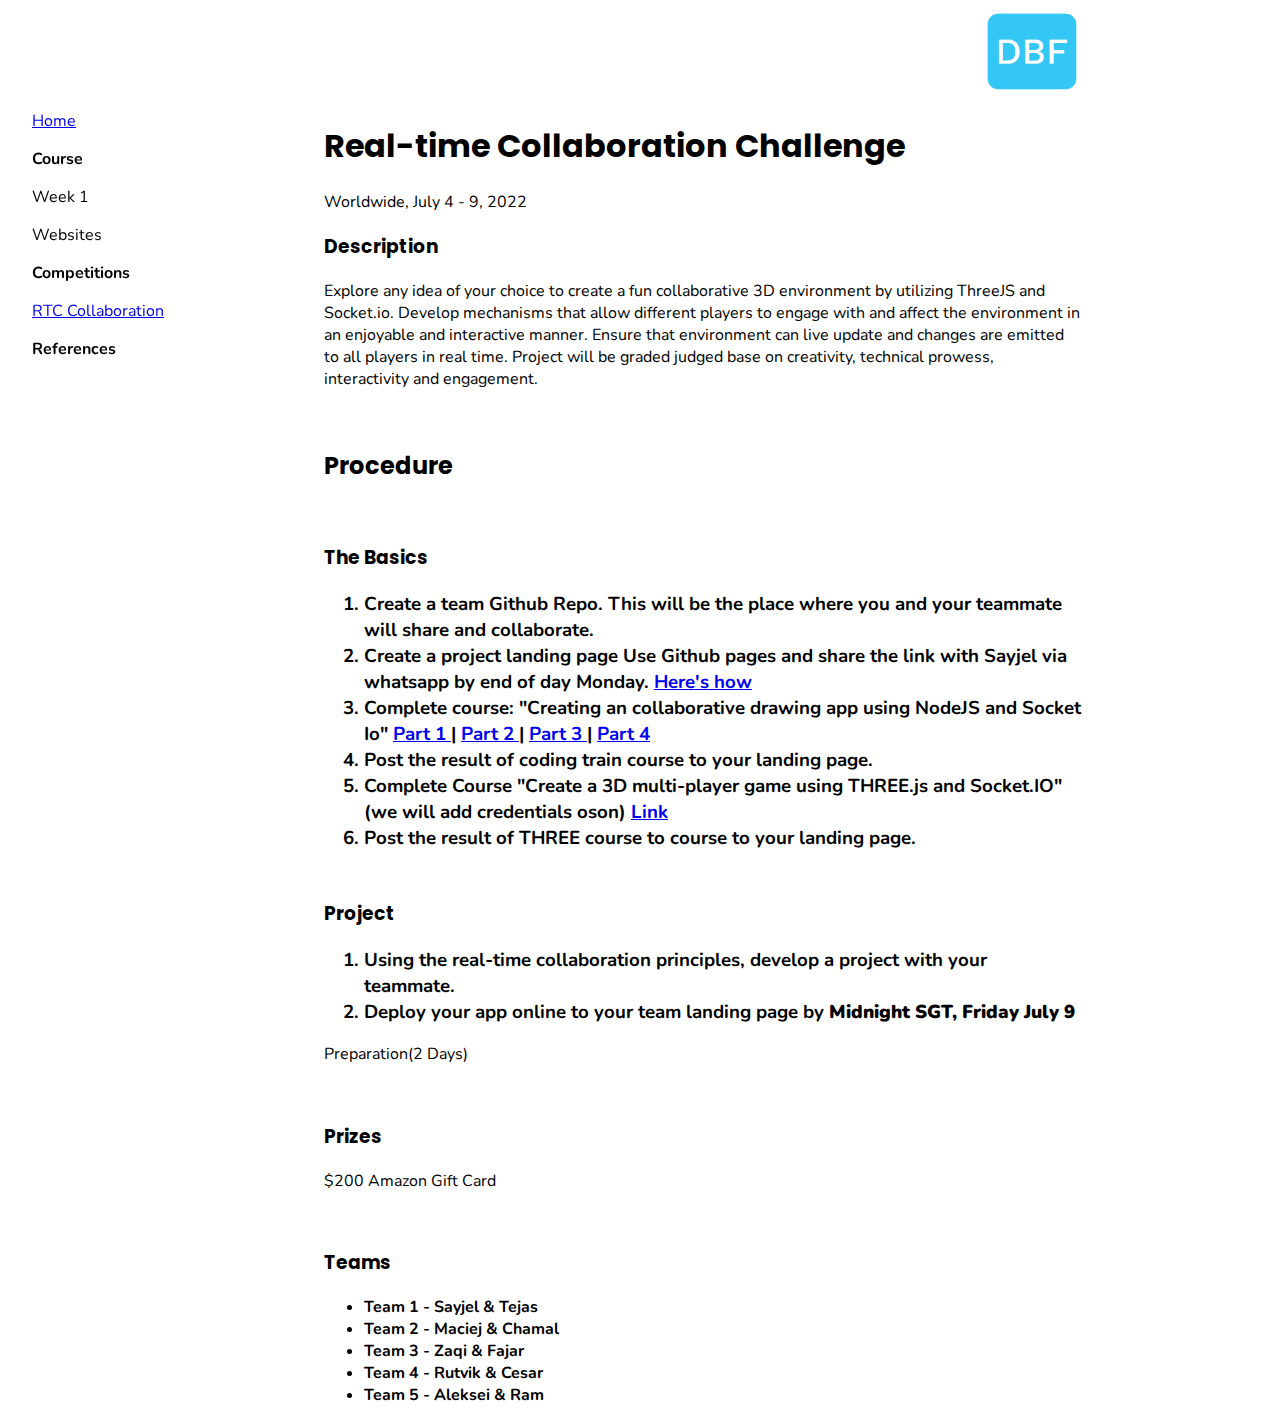
==== www/challenges/rtc/index.html @ e78d25ab "update" ====
<!DOCTYPE html>
<html>
<title> Creative Coding</title>

<head>
    <link rel="preconnect" href="https://fonts.googleapis.com">
    <link rel="preconnect" href="https://fonts.gstatic.com" crossorigin>
    <link href="https://fonts.googleapis.com/css2?family=Poppins:wght@700&display=swap" rel="stylesheet">
    <link rel="preconnect" href="https://fonts.googleapis.com">
    <link rel="preconnect" href="https://fonts.gstatic.com" crossorigin>
    <link href="https://fonts.googleapis.com/css2?family=Nunito:wght@300&family=Poppins:wght@700&display=swap" rel="stylesheet">
    <link rel="stylesheet" type="text/css" href="../../style.css">
</head>

<body>
    <div class='sidebar'>
    </div>
    <div id='main'>
        <div class="wrapper">
            <div class="sidebar">
                <!-- <a href="challenges/rtc/index.html" id ="content"> RTC Collaboration </a> -->
                <a href="../../index.html" id="content"> Home </a>
                <p> <b> Course </b> </p>
                <p> Week 1 </p>
                <!--              <p> Week 2 </p>
                <p> Week 3 </p>
                <p> Week 4 </p>
                <p> Week 5 </p>
                <p> Week 6 </p> -->
                <p> Websites </p>
                <p> <b> Competitions </b></p>
                <a href="challenges/rtc/index.html" id="content"> RTC Collaboration </a>
                <p> <b> References </b> </p>
                <br>
            </div>
        </div>
        <div style="text-align: right;"> <img src="../../images/DBF_Logo_square.png" style="width:100px"><img></div>
        <h1> Real-time Collaboration Challenge </h1>
        <p> Worldwide, July 4 - 9, 2022 </p>
        <h3> Description </h3>
        <p>
            Explore any idea of your choice to create a fun collaborative 3D environment by utilizing ThreeJS and Socket.io. Develop mechanisms that allow different players to engage with and affect the environment in an enjoyable and interactive manner. Ensure that environment can live update and changes are emitted to all players in real time. Project will be graded judged base on creativity, technical prowess, interactivity and engagement.
        </p>
        </p>
        <br>
        <h2> Procedure </h2>
        <br>
        <h3> The Basics 
            <br>
            <ol>
                <li> Create a team Github Repo. This will be the place where you and your teammate will share and collaborate. </li>
                <li> Create a project landing page Use Github pages and share the link with Sayjel via whatsapp by end of day Monday. <a href="https://docs.github.com/en/pages/quickstart"> Here's how </a></li>
                <li> Complete course: "Creating an collaborative drawing app using NodeJS and Socket Io" <a href="https://www.youtube.com/watch?v=bjULmG8fqc8&t=4s"> Part 1 </a> | <a href="https://www.youtube.com/watch?v=2hhEOGXcCvg&t=2s"> Part 2 </a> | <a href="https://www.youtube.com/watch?v=HZWmrt3Jy10&t=63s"> Part 3 </a> | <a href="https://www.youtube.com/watch?v=HZWmrt3Jy10&t=63s"> Part 4 </a></li>
                <li> Post the result of coding train course to your landing page.</li>
                <li> Complete Course "Create a 3D multi-player game using THREE.js and Socket.IO" (we will add credentials oson) </b> <a href="https://www.udemy.com/course/create-a-3d-multi-player-game-using-threejs-and-socketio/?utm_source=email-Pro"> Link </a>
                <li> Post the result of THREE course to course to your landing page.</li>
            </ol>
            <br>

            Project
            
            <ol>
                <li> Using the real-time collaboration principles, develop a project with your teammate. </li>

                <li> Deploy your app online to your team landing page by <b>  Midnight SGT, Friday July 9</b></li>
            </ol>
        </h3>
        <p> Preparation(2 Days) </p>
        <br>
        <h3> Prizes </h3>
        <p>
            $200 Amazon Gift Card
        </p>
        </p>
        <br>
        <h3> Teams </h3>
        <ul style="list-style-type:disc;">
            <li> <b> Team 1 - Sayjel & Tejas </b></li>
            <li> <b> Team 2 - Maciej & Chamal </b></li>
            <li> <b> Team 3 - Zaqi & Fajar </b></li>
            <li> <b> Team 4 - Rutvik & Cesar </b></li>
            <li> <b> Team 5 - Aleksei & Ram </b></li>
        </ul>
    </div>
</body>

</html>
---- www/style.css ----
*{


  
   font-family: 'Nunito', sans-serif;
}


#main {



  margin-right: 15%;
  margin-left: 15%;
  padding-left: 10%;


}

h1 {
  
  font-family: 'Poppins', sans-serif;

}

h2 {
  
  font-family: 'Poppins', sans-serif;

}

h3 {
  
  font-family: 'Poppins', sans-serif;

}


p {

  font-family: 'Nunito', sans-serif;


}

li {

font-family: 'Nunito', sans-serif;


}


.wrapper .sidebar{
    /*background: rgb(5, 68, 104);*/
    position: fixed;
    top: 10%;
    left: 2.5%;
    width: 225px;
    height: 100%;
    padding: 20px 0;
    transition: all 0.5s ease;
}
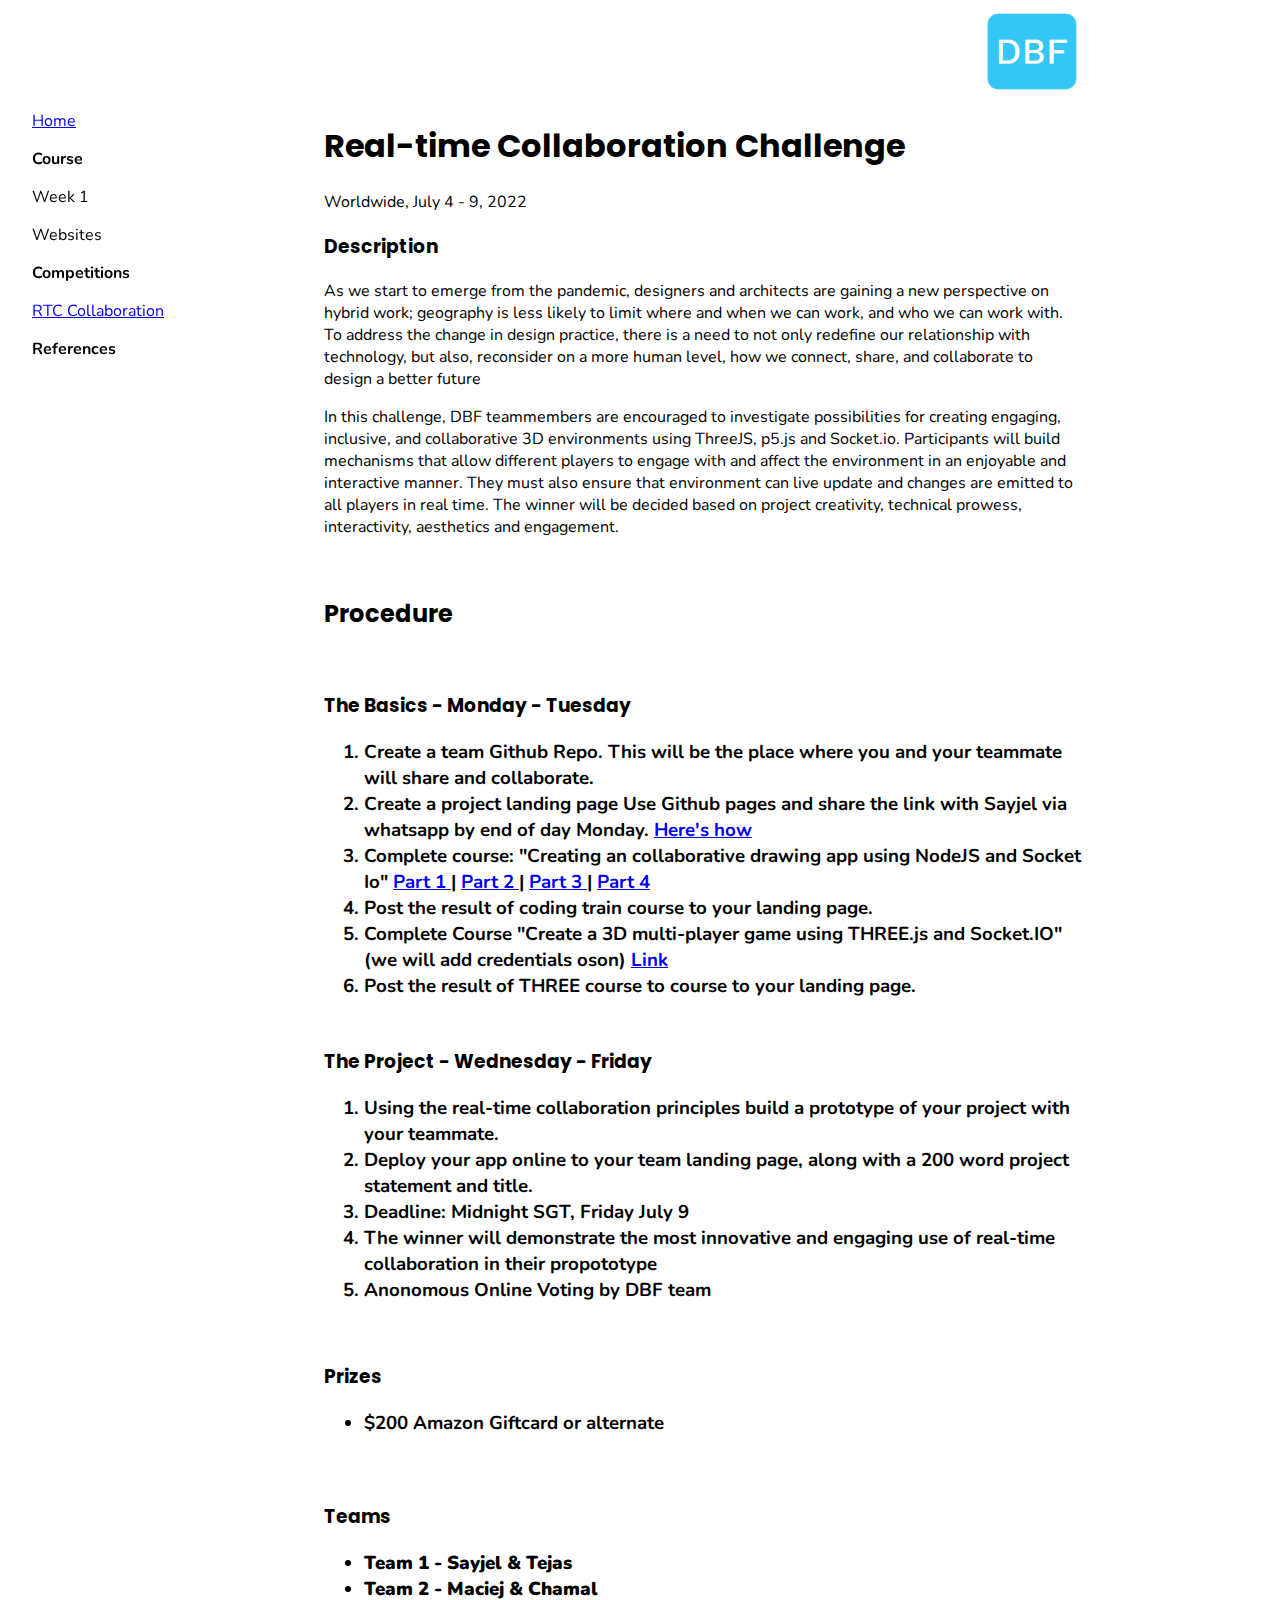
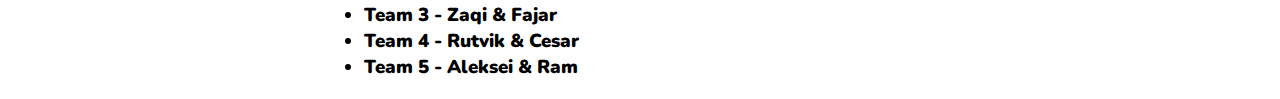
==== commit e82870d4: "updates" ====
--- a/www/challenges/rtc/index.html
+++ b/www/challenges/rtc/index.html
@@ -39,13 +39,16 @@
         <p> Worldwide, July 4 - 9, 2022 </p>
         <h3> Description </h3>
         <p>
-            Explore any idea of your choice to create a fun collaborative 3D environment by utilizing ThreeJS and Socket.io. Develop mechanisms that allow different players to engage with and affect the environment in an enjoyable and interactive manner. Ensure that environment can live update and changes are emitted to all players in real time. Project will be graded judged base on creativity, technical prowess, interactivity and engagement.
+            As we start to emerge from the pandemic, designers and architects are gaining a new perspective on hybrid work; geography is less likely to limit where and when we can work, and who we can work with. To address the change in design practice, there is a need to not only redefine our relationship with technology, but also, reconsider on a more human level, how we connect, share, and collaborate to design a better future
+        </p>
+        <p>
+            In this challenge, DBF teammembers are encouraged to investigate possibilities for creating engaging, inclusive, and collaborative 3D environments using ThreeJS, p5.js and Socket.io. Participants will build mechanisms that allow different players to engage with and affect the environment in an enjoyable and interactive manner. They must also ensure that environment can live update and changes are emitted to all players in real time. The winner will be decided based on project creativity, technical prowess, interactivity, aesthetics and engagement.
         </p>
         </p>
         <br>
         <h2> Procedure </h2>
         <br>
-        <h3> The Basics 
+        <h3> The Basics - Monday - Tuesday
             <br>
             <ol>
                 <li> Create a team Github Repo. This will be the place where you and your teammate will share and collaborate. </li>
@@ -56,31 +59,31 @@
                 <li> Post the result of THREE course to course to your landing page.</li>
             </ol>
             <br>
-
-            Project
-            
+            The Project - Wednesday - Friday
             <ol>
-                <li> Using the real-time collaboration principles, develop a project with your teammate. </li>
-
-                <li> Deploy your app online to your team landing page by <b>  Midnight SGT, Friday July 9</b></li>
+                <li> Using the real-time collaboration principles build a prototype of your project with your teammate. </li>
+                <li> Deploy your app online to your team landing page, along with a 200 word project statement and title.
+                <li> Deadline: Midnight SGT, Friday July 9</li>
+                <li> The winner will demonstrate the most innovative and engaging use of real-time collaboration in their propototype </li>
+                <li> Anonomous Online Voting by DBF team </li>
             </ol>
         </h3>
-        <p> Preparation(2 Days) </p>
         <br>
-        <h3> Prizes </h3>
-        <p>
-            $200 Amazon Gift Card
-        </p>
-        </p>
-        <br>
-        <h3> Teams </h3>
-        <ul style="list-style-type:disc;">
-            <li> <b> Team 1 - Sayjel & Tejas </b></li>
-            <li> <b> Team 2 - Maciej & Chamal </b></li>
-            <li> <b> Team 3 - Zaqi & Fajar </b></li>
-            <li> <b> Team 4 - Rutvik & Cesar </b></li>
-            <li> <b> Team 5 - Aleksei & Ram </b></li>
-        </ul>
+        <h3> Prizes
+            <ul>
+                <li> $200 Amazon Giftcard or alternate </li>
+            </ul>
+            <br>
+        </h3>
+        <h3> Teams
+            <ul style="list-style-type:disc;">
+                <li> <b> Team 1 - Sayjel & Tejas </b></li>
+                <li> <b> Team 2 - Maciej & Chamal </b></li>
+                <li> <b> Team 3 - Zaqi & Fajar </b></li>
+                <li> <b> Team 4 - Rutvik & Cesar </b></li>
+                <li> <b> Team 5 - Aleksei & Ram </b></li>
+            </ul>
+        </h3>
     </div>
 </body>
 
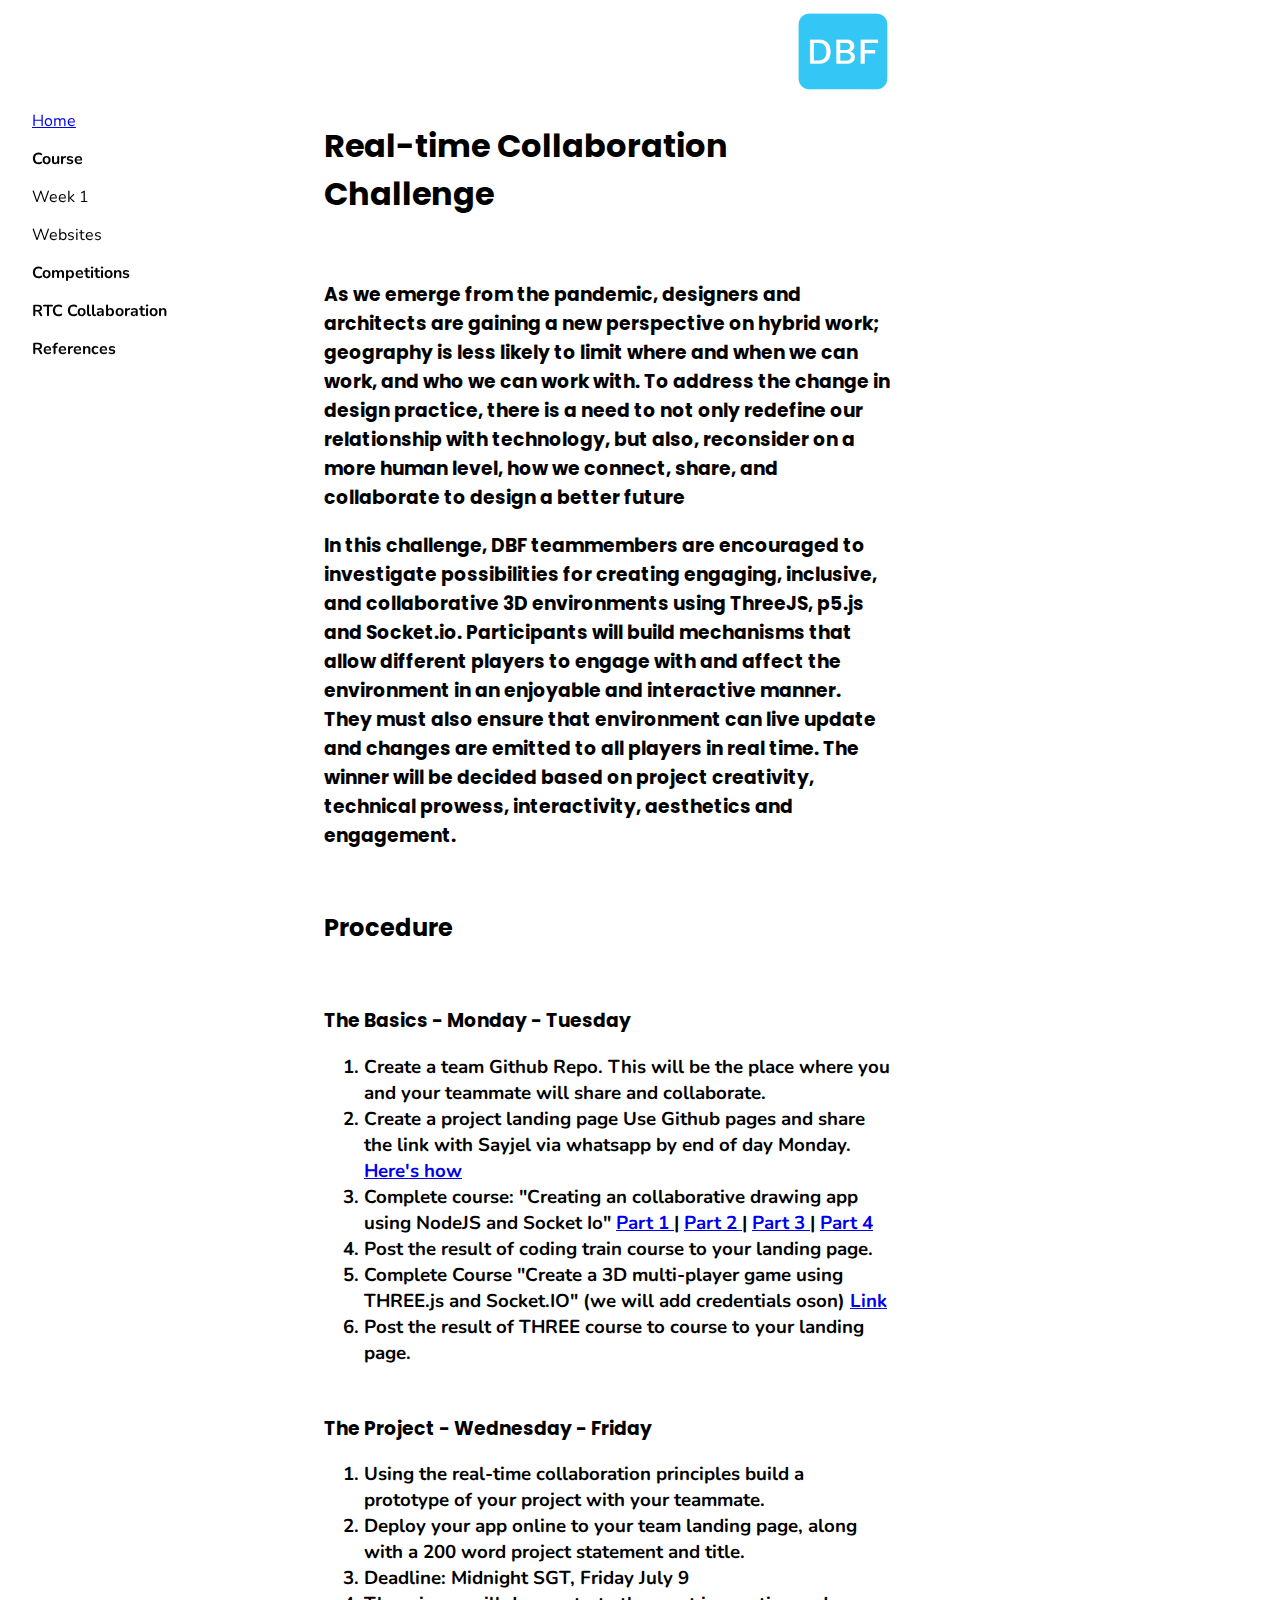
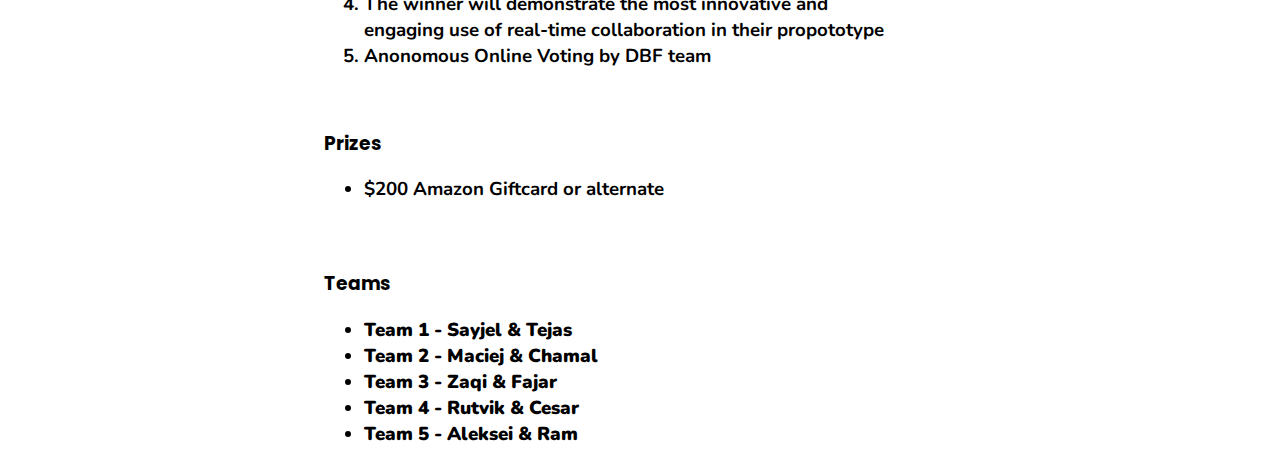
==== commit b686550a: "dasfdaf" ====
--- a/www/challenges/rtc/index.html
+++ b/www/challenges/rtc/index.html
@@ -29,21 +29,21 @@
                 <p> Week 6 </p> -->
                 <p> Websites </p>
                 <p> <b> Competitions </b></p>
-                <a href="challenges/rtc/index.html" id="content"> RTC Collaboration </a>
+                <p><b> RTC Collaboration</b></p>
                 <p> <b> References </b> </p>
                 <br>
             </div>
         </div>
         <div style="text-align: right;"> <img src="../../images/DBF_Logo_square.png" style="width:100px"><img></div>
         <h1> Real-time Collaboration Challenge </h1>
-        <p> Worldwide, July 4 - 9, 2022 </p>
-        <h3> Description </h3>
-        <p>
-            As we start to emerge from the pandemic, designers and architects are gaining a new perspective on hybrid work; geography is less likely to limit where and when we can work, and who we can work with. To address the change in design practice, there is a need to not only redefine our relationship with technology, but also, reconsider on a more human level, how we connect, share, and collaborate to design a better future
-        </p>
-        <p>
+
+        <br> 
+        <h3>
+            As we emerge from the pandemic, designers and architects are gaining a new perspective on hybrid work; geography is less likely to limit where and when we can work, and who we can work with. To address the change in design practice, there is a need to not only redefine our relationship with technology, but also, reconsider on a more human level, how we connect, share, and collaborate to design a better future
+        </h3>
+        <h3>
             In this challenge, DBF teammembers are encouraged to investigate possibilities for creating engaging, inclusive, and collaborative 3D environments using ThreeJS, p5.js and Socket.io. Participants will build mechanisms that allow different players to engage with and affect the environment in an enjoyable and interactive manner. They must also ensure that environment can live update and changes are emitted to all players in real time. The winner will be decided based on project creativity, technical prowess, interactivity, aesthetics and engagement.
-        </p>
+        </h3>
         </p>
         <br>
         <h2> Procedure </h2>
--- a/www/style.css
+++ b/www/style.css
@@ -10,7 +10,7 @@
 
 
 
-  margin-right: 15%;
+  margin-right: 30%;
   margin-left: 15%;
   padding-left: 10%;
 
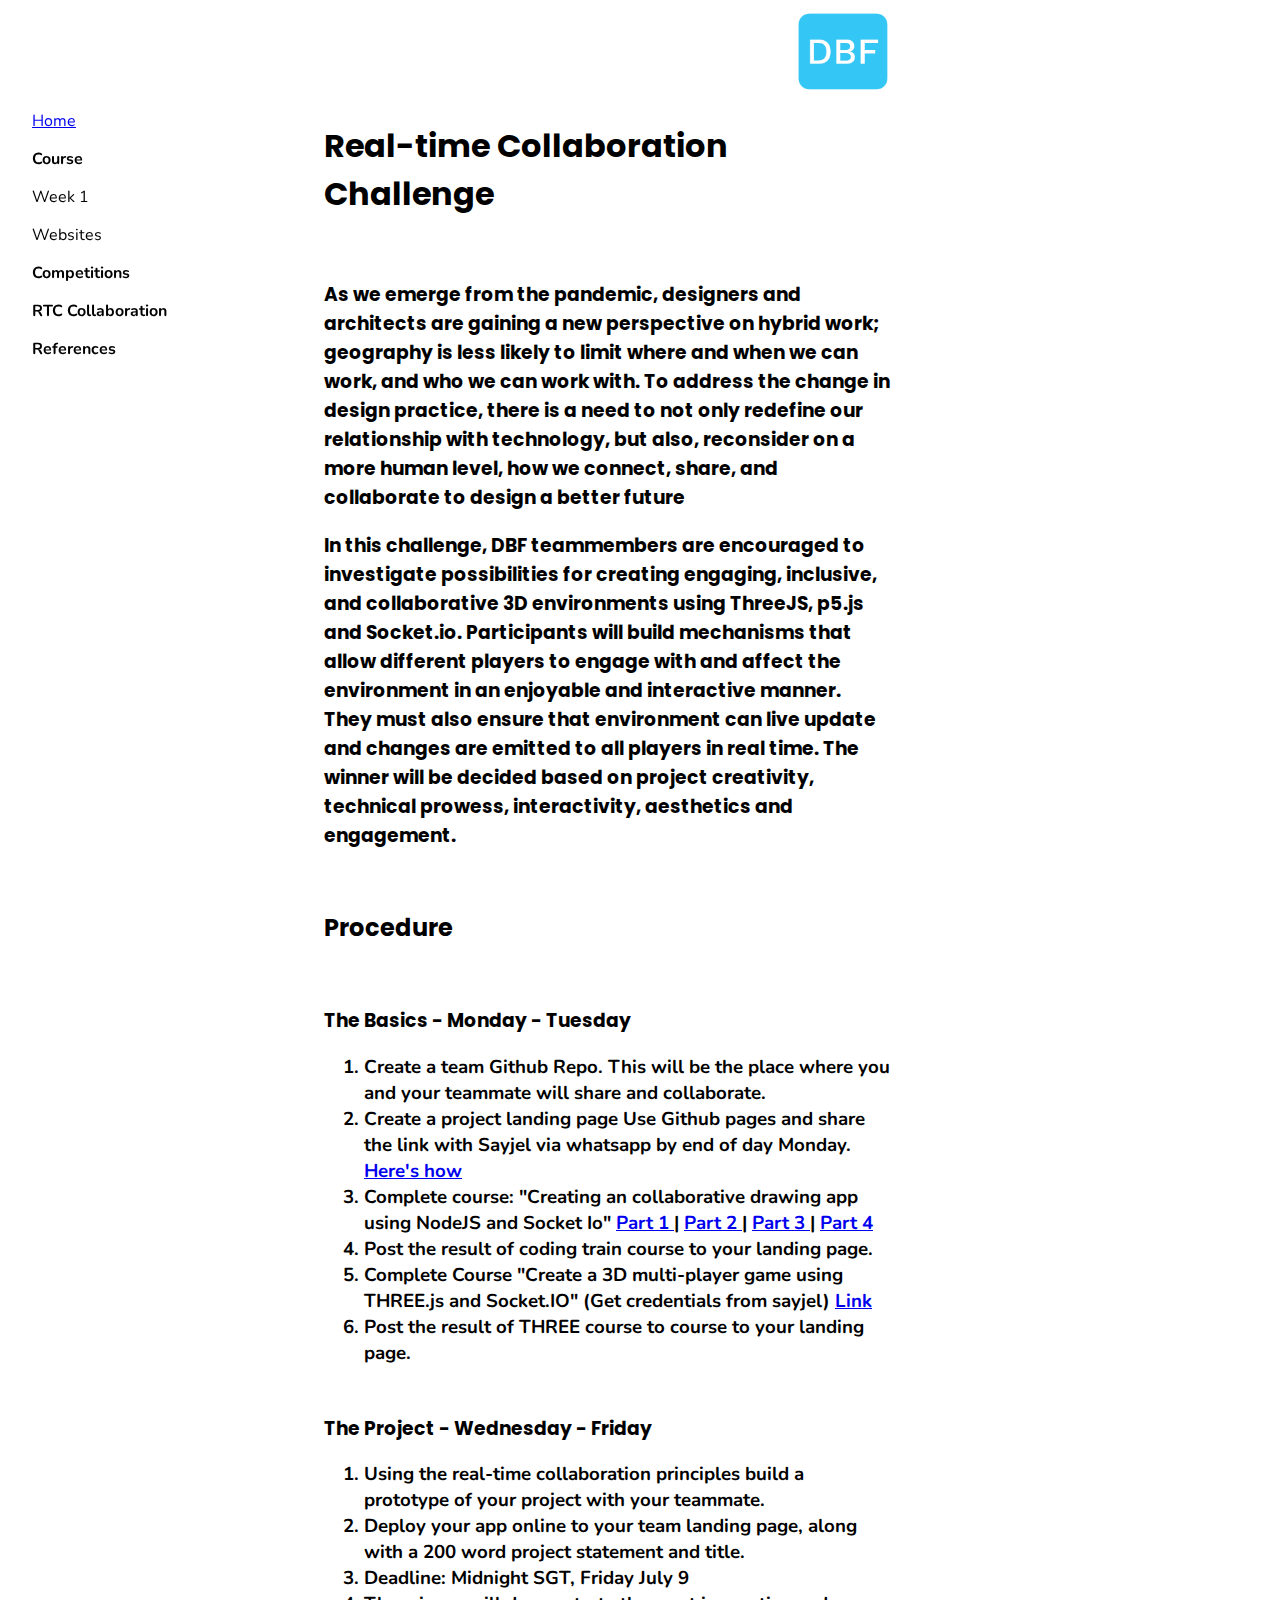
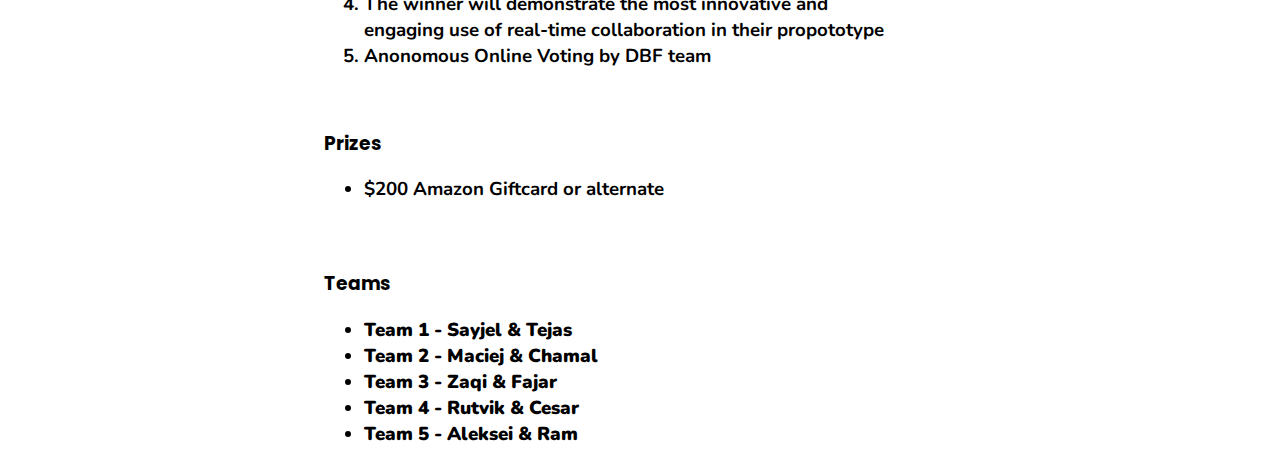
==== commit df31136e: "updates" ====
--- a/www/challenges/rtc/index.html
+++ b/www/challenges/rtc/index.html
@@ -55,7 +55,7 @@
                 <li> Create a project landing page Use Github pages and share the link with Sayjel via whatsapp by end of day Monday. <a href="https://docs.github.com/en/pages/quickstart"> Here's how </a></li>
                 <li> Complete course: "Creating an collaborative drawing app using NodeJS and Socket Io" <a href="https://www.youtube.com/watch?v=bjULmG8fqc8&t=4s"> Part 1 </a> | <a href="https://www.youtube.com/watch?v=2hhEOGXcCvg&t=2s"> Part 2 </a> | <a href="https://www.youtube.com/watch?v=HZWmrt3Jy10&t=63s"> Part 3 </a> | <a href="https://www.youtube.com/watch?v=HZWmrt3Jy10&t=63s"> Part 4 </a></li>
                 <li> Post the result of coding train course to your landing page.</li>
-                <li> Complete Course "Create a 3D multi-player game using THREE.js and Socket.IO" (we will add credentials oson) </b> <a href="https://www.udemy.com/course/create-a-3d-multi-player-game-using-threejs-and-socketio/?utm_source=email-Pro"> Link </a>
+                <li> Complete Course "Create a 3D multi-player game using THREE.js and Socket.IO" (Get credentials from sayjel) </b> <a href="https://www.udemy.com/course/create-a-3d-multi-player-game-using-threejs-and-socketio/?utm_source=email-Pro"> Link </a>
                 <li> Post the result of THREE course to course to your landing page.</li>
             </ol>
             <br>
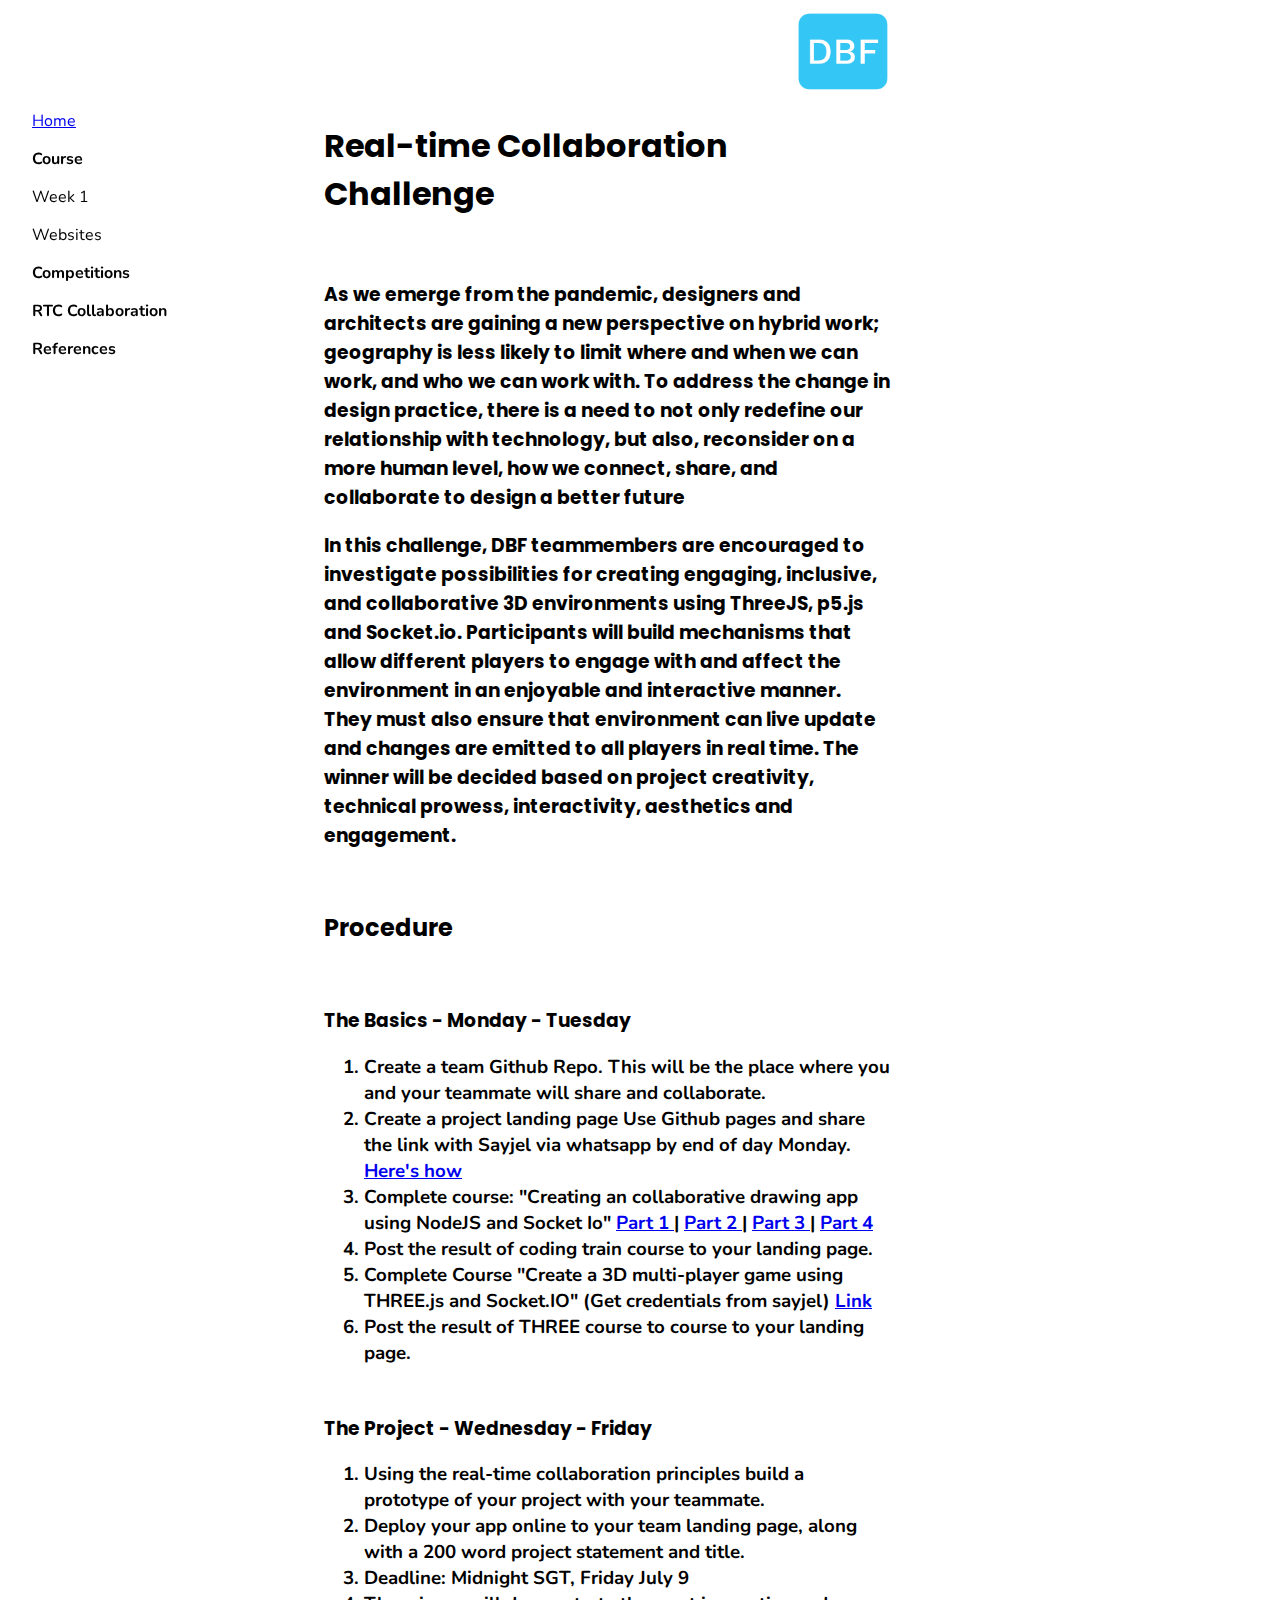
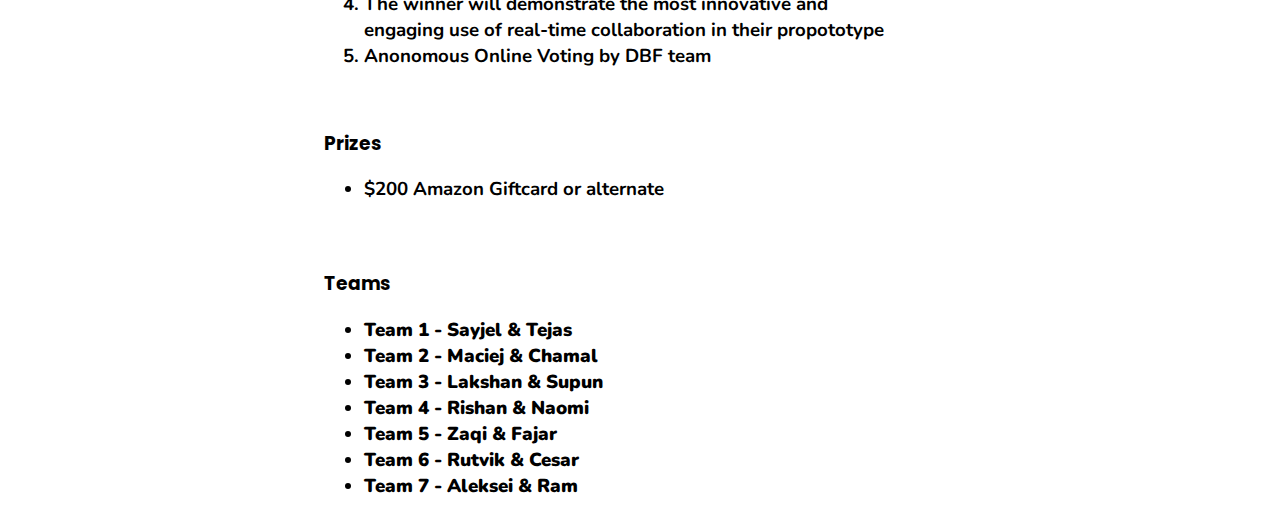
==== commit ebecad92: "updates" ====
--- a/www/challenges/rtc/index.html
+++ b/www/challenges/rtc/index.html
@@ -36,8 +36,7 @@
         </div>
         <div style="text-align: right;"> <img src="../../images/DBF_Logo_square.png" style="width:100px"><img></div>
         <h1> Real-time Collaboration Challenge </h1>
-
-        <br> 
+        <br>
         <h3>
             As we emerge from the pandemic, designers and architects are gaining a new perspective on hybrid work; geography is less likely to limit where and when we can work, and who we can work with. To address the change in design practice, there is a need to not only redefine our relationship with technology, but also, reconsider on a more human level, how we connect, share, and collaborate to design a better future
         </h3>
@@ -79,9 +78,11 @@
             <ul style="list-style-type:disc;">
                 <li> <b> Team 1 - Sayjel & Tejas </b></li>
                 <li> <b> Team 2 - Maciej & Chamal </b></li>
-                <li> <b> Team 3 - Zaqi & Fajar </b></li>
-                <li> <b> Team 4 - Rutvik & Cesar </b></li>
-                <li> <b> Team 5 - Aleksei & Ram </b></li>
+                <li> <b> Team 3 - Lakshan & Supun </b></li>
+                <li> <b> Team 4 - Rishan & Naomi </b></li>
+                <li> <b> Team 5 - Zaqi & Fajar </b></li>
+                <li> <b> Team 6 - Rutvik & Cesar </b></li>
+                <li> <b> Team 7 - Aleksei & Ram </b></li>
             </ul>
         </h3>
     </div>
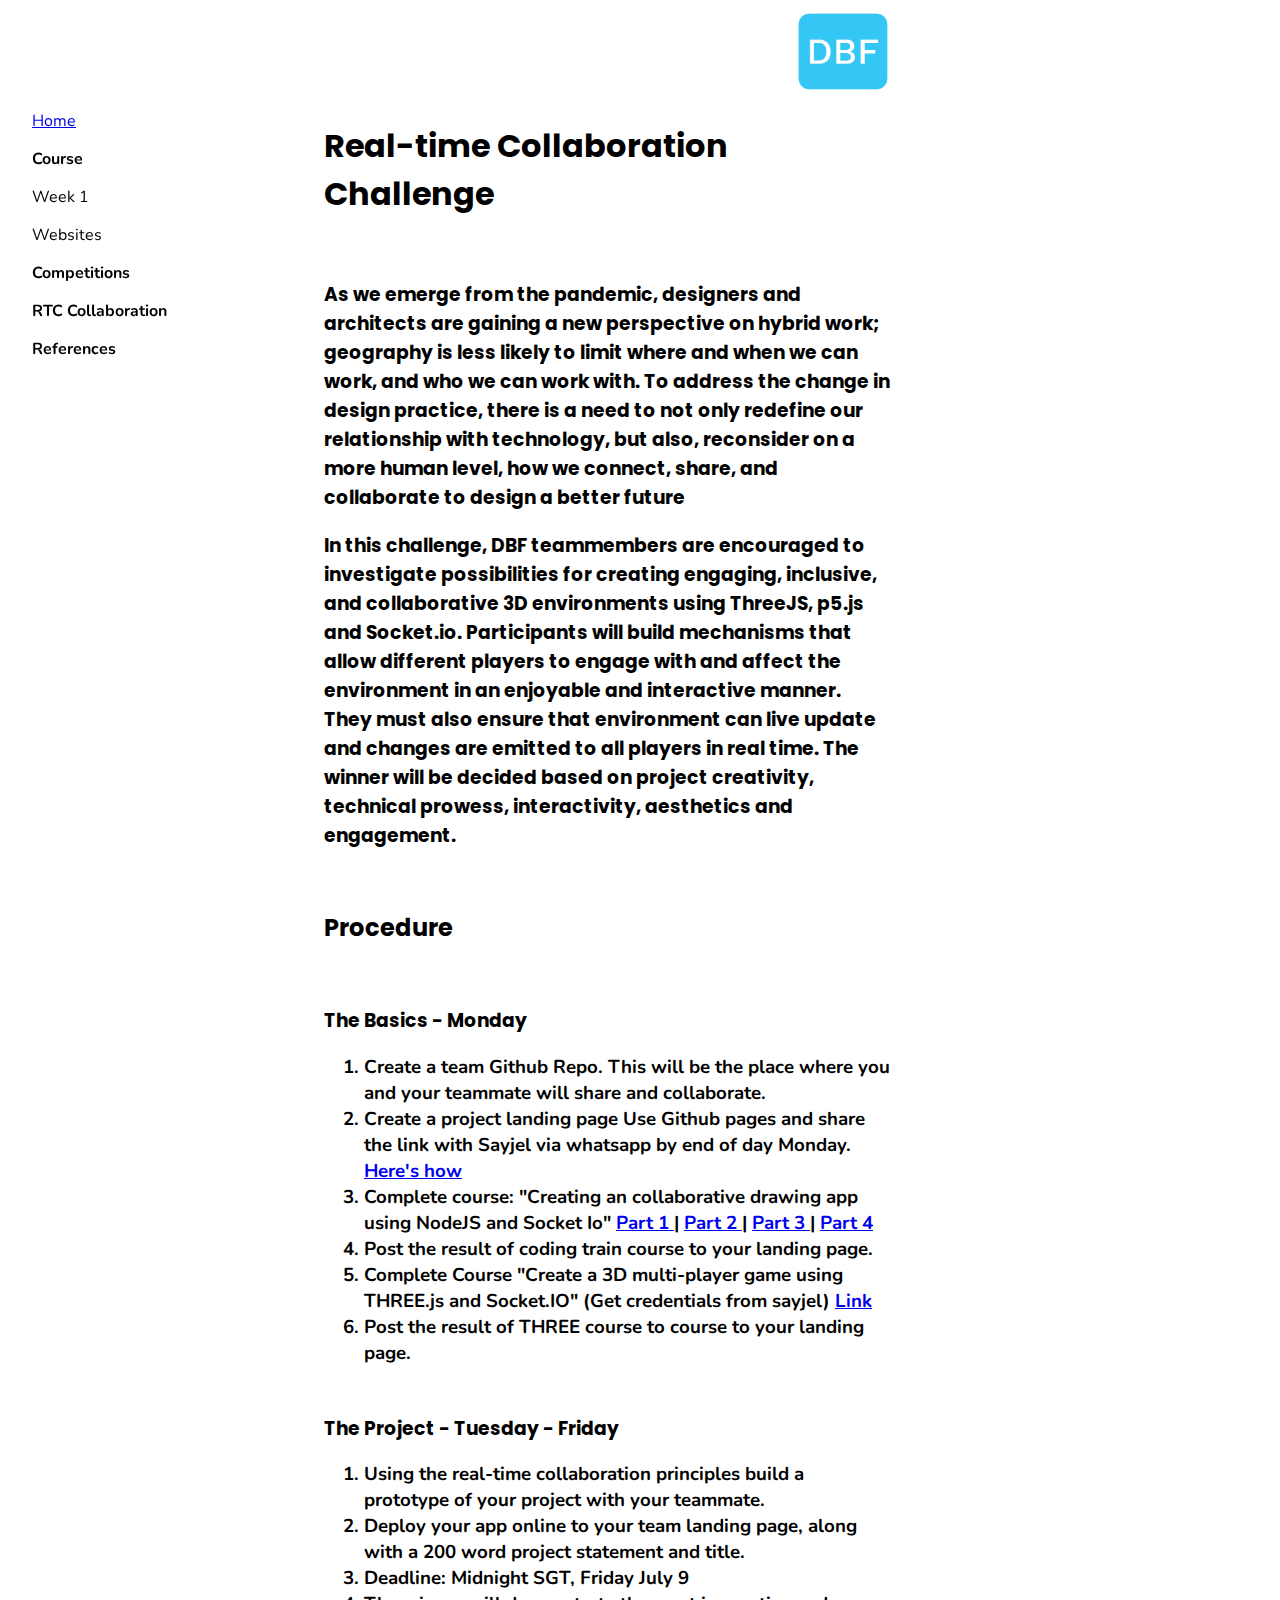
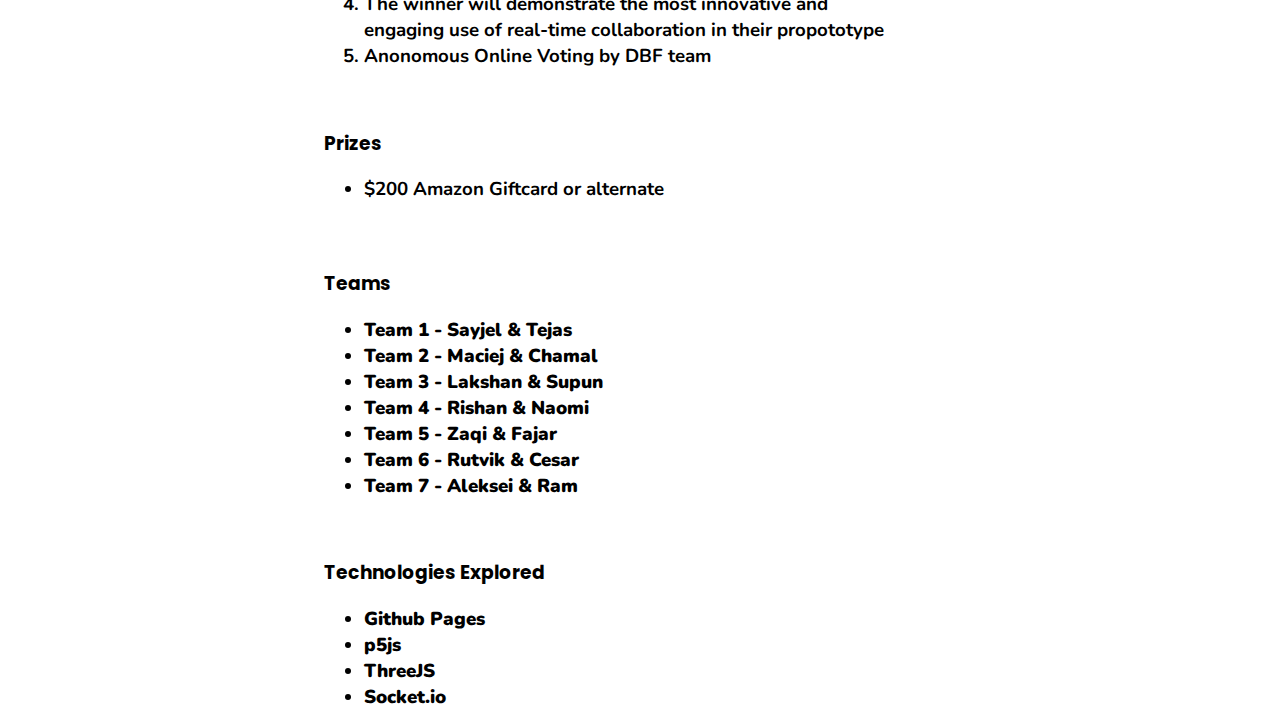
==== commit 43fca11f: "update" ====
--- a/www/challenges/rtc/index.html
+++ b/www/challenges/rtc/index.html
@@ -47,7 +47,7 @@
         <br>
         <h2> Procedure </h2>
         <br>
-        <h3> The Basics - Monday - Tuesday
+        <h3> The Basics - Monday 
             <br>
             <ol>
                 <li> Create a team Github Repo. This will be the place where you and your teammate will share and collaborate. </li>
@@ -58,7 +58,7 @@
                 <li> Post the result of THREE course to course to your landing page.</li>
             </ol>
             <br>
-            The Project - Wednesday - Friday
+            The Project - Tuesday - Friday
             <ol>
                 <li> Using the real-time collaboration principles build a prototype of your project with your teammate. </li>
                 <li> Deploy your app online to your team landing page, along with a 200 word project statement and title.
@@ -85,6 +85,18 @@
                 <li> <b> Team 7 - Aleksei & Ram </b></li>
             </ul>
         </h3>
+        <br>
+
+                <h3> Technologies Explored
+            <ul style="list-style-type:disc;">
+                <li> <b> Github Pages </b></li>
+                <li> <b>  p5js </b></li>
+                <li> <b> ThreeJS </b></li>
+                <li> <b> Socket.io </b></li>
+    
+            </ul>
+        </h3>
+    </li>
     </div>
 </body>
 
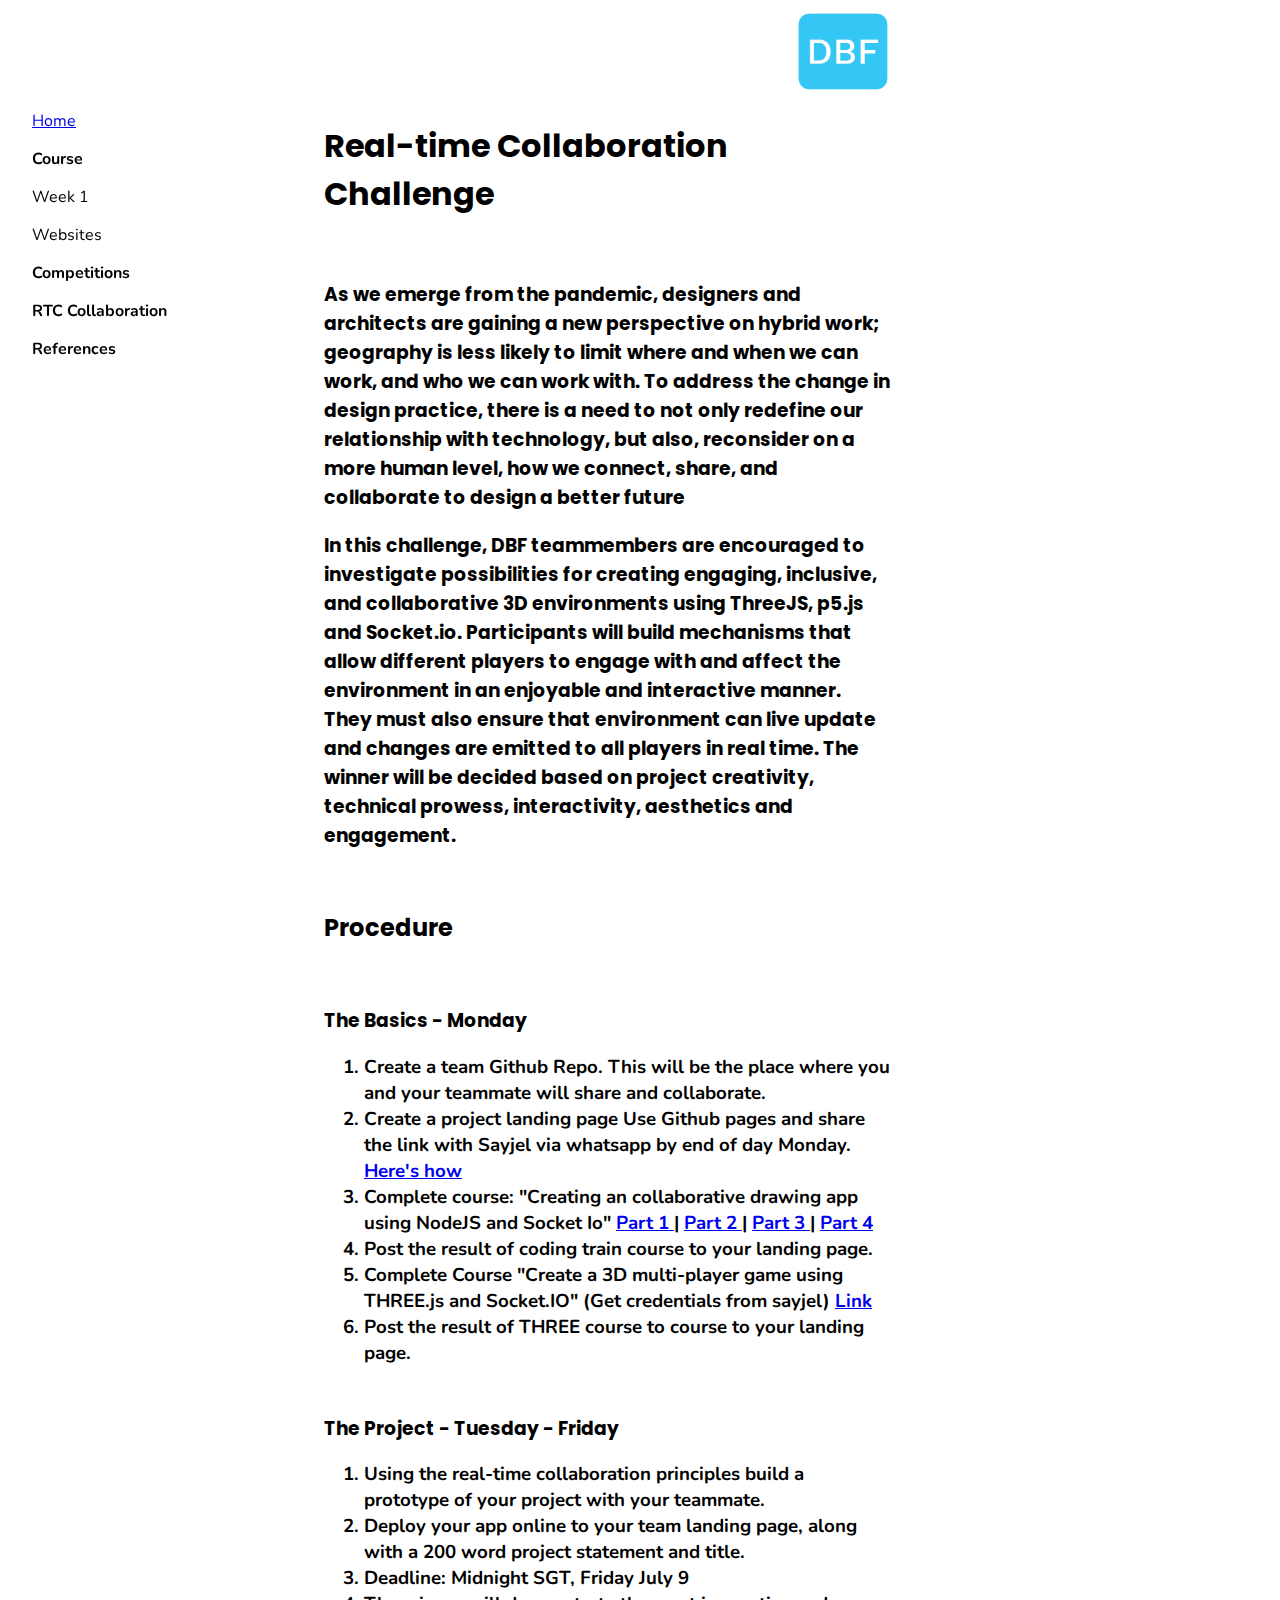
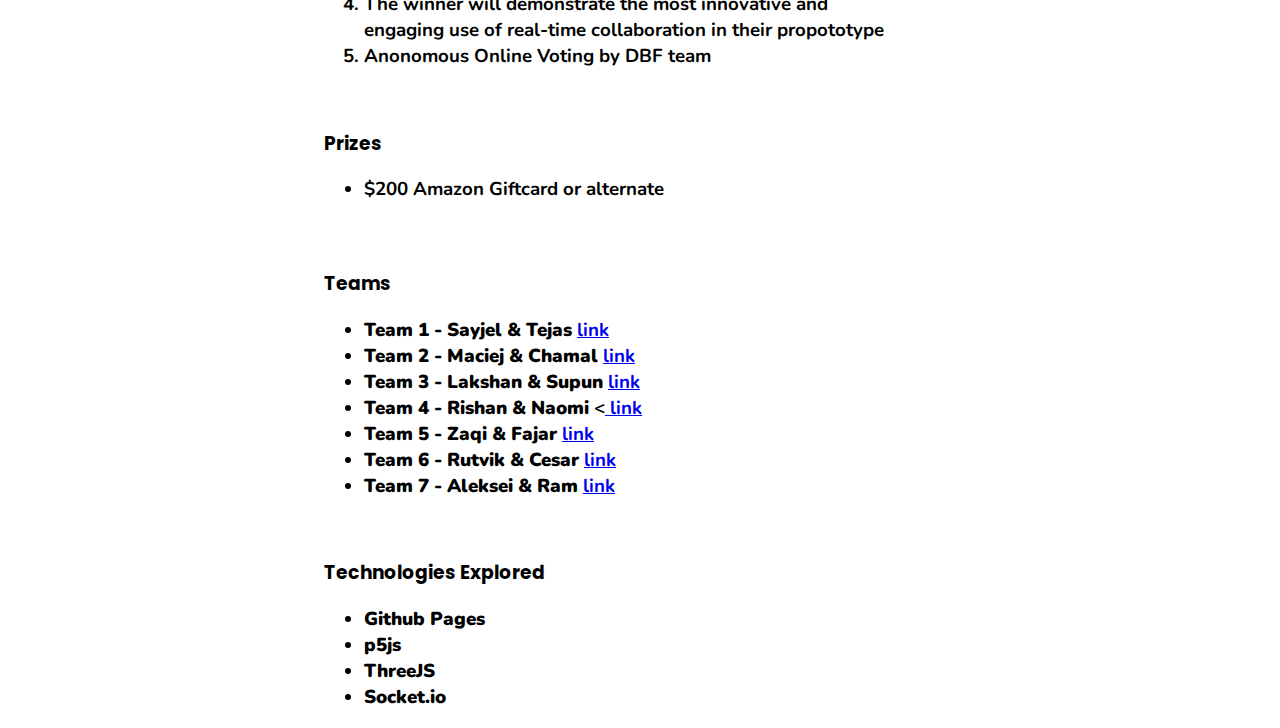
==== commit 4093996d: "updates" ====
--- a/www/challenges/rtc/index.html
+++ b/www/challenges/rtc/index.html
@@ -76,13 +76,13 @@
         </h3>
         <h3> Teams
             <ul style="list-style-type:disc;">
-                <li> <b> Team 1 - Sayjel & Tejas </b></li>
-                <li> <b> Team 2 - Maciej & Chamal </b></li>
-                <li> <b> Team 3 - Lakshan & Supun </b></li>
-                <li> <b> Team 4 - Rishan & Naomi </b></li>
-                <li> <b> Team 5 - Zaqi & Fajar </b></li>
-                <li> <b> Team 6 - Rutvik & Cesar </b></li>
-                <li> <b> Team 7 - Aleksei & Ram </b></li>
+                <li> <b> Team 1 - Sayjel & Tejas </b><a href="https://dbf-pte-ltd.github.io/DBF-CreativeCoding-SPTC/" id="content"> link </a></li>
+                <li> <b> Team 2 - Maciej & Chamal </b><a href="https://chamallakshika09.github.io/Real-time-Collaboration-Challenge/"> link </a></li>
+                <li> <b> Team 3 - Lakshan & Supun </b><a href="https://lakshanpinto.github.io/real-time-collaboration-challenge/" id="content"> link </a></li>
+                <li> <b> Team 4 - Rishan & Naomi </b><<a href="https://nightfury07x.github.io/DBF-creative-coding/" id="content"> link </a> </li>
+                <li> <b> Team 5 - Zaqi & Fajar </b><a href="https://creative-coding-team-5.github.io/" id="content"> link </a></li>
+                <li> <b> Team 6 - Rutvik & Cesar </b><a href="https://cesarchengcruz.github.io/rut-ces-team/" id="content"> link </a></li>
+                <li> <b> Team 7 - Aleksei & Ram </b><a href="https://alekseikondratenko.github.io/" id="content"> link </a></li>
             </ul>
         </h3>
         <br>
